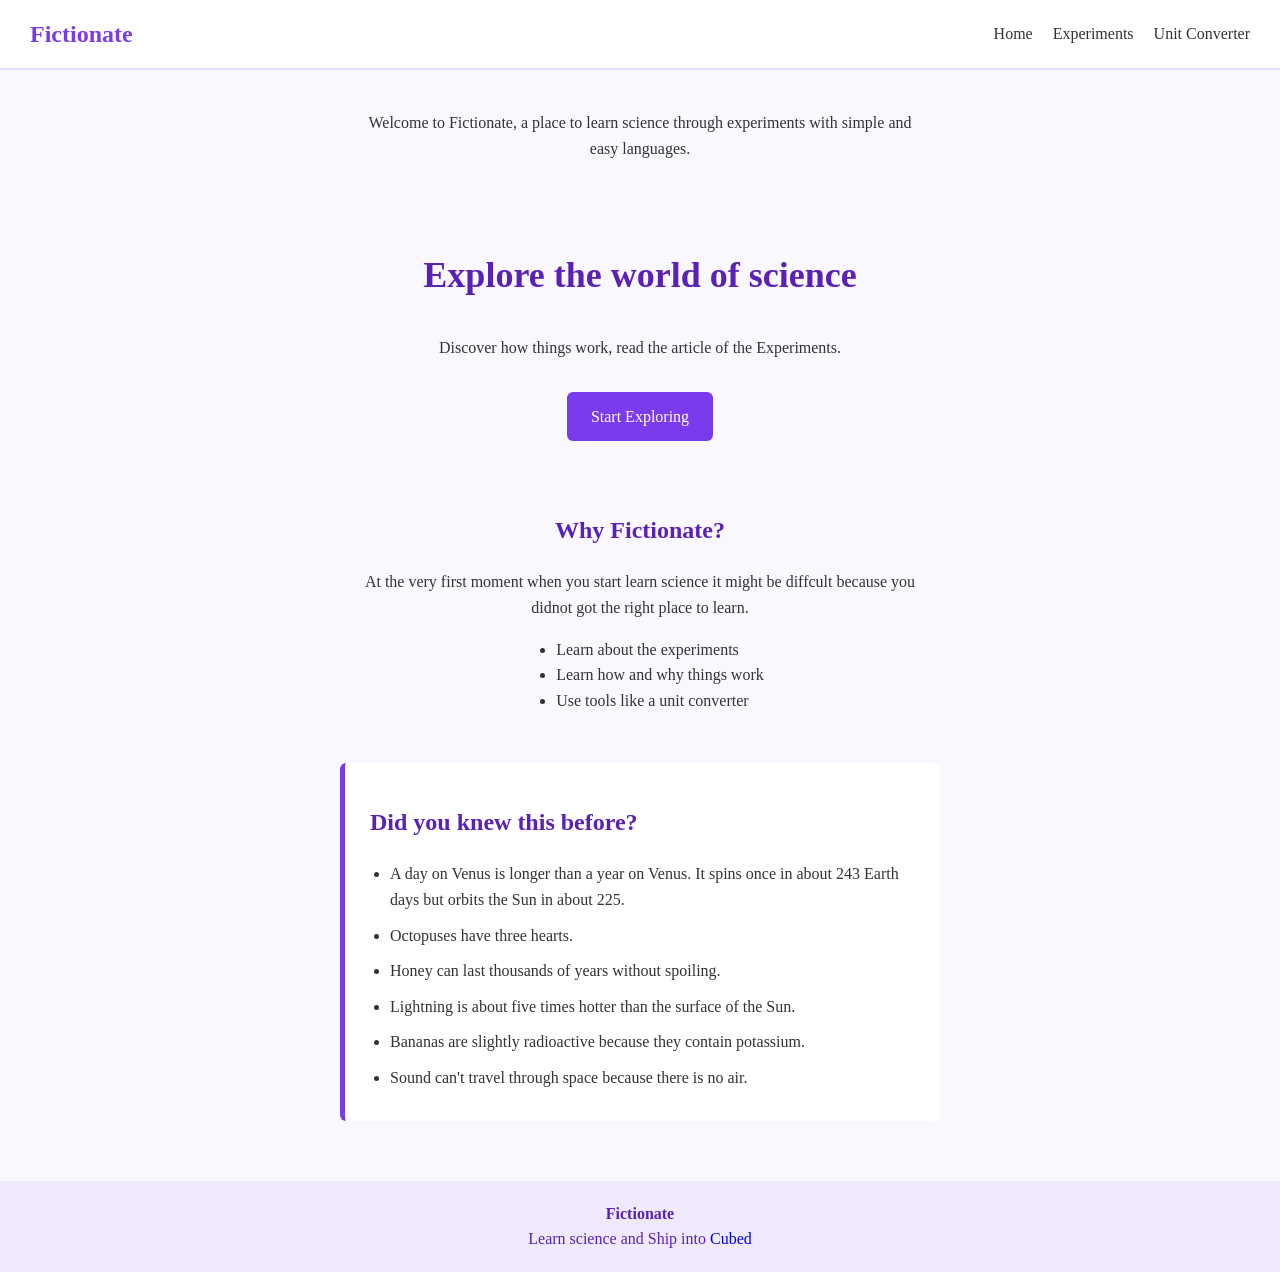
==== Main_Page/index.html @ bb11b38f "Home Page" ====
<!DOCTYPE html>
<html lang="en">
<head>
  <meta charset="UTF-8">
  <meta name="viewport" content="width=device-width, initial-scale=1.0">
  <title>Fictionate</title>
  <link rel="stylesheet" href="style.css">
</head>
<body>

  <nav class="nav">
    <a href="index.html" class="logo">Fictionate</a>
    <ul>
      <li><a href="index.html">Home</a></li>
      <li><a href="Experiments/exp.html">Experiments</a></li>
      <li><a href="unit_converter/unit.html">Unit Converter</a></li>
    </ul>
  </nav>

  <section class="intro">
    <p>Welcome to Fictionate, a place to learn science through experiments with simple and easy languages.</p>
  </section>

  <section class="hero">
    <h1>Explore the world of science</h1>
    <p>Discover how things work, read the article of the Experiments.</p>
    <a href="Experiments/exp.html" class="button">Start Exploring</a>
  </section>

  <section class="about">
    <h2>Why Fictionate?</h2>
    <p>At the very first moment when you start learn science it might be diffcult because you didnot got the right place to learn.</p>
    <ul>
      <li>Learn about the experiments</li>
      <li>Learn how and why things work</li>
      <li>Use tools like a unit converter</li>
    </ul>
  </section>

  <section class="fact">
    <h2>Did you knew this before?</h2>
    <ul>
      <li>A day on Venus is longer than a year on Venus. It spins once in about 243 Earth days but orbits the Sun in about 225.</li>
      <li>Octopuses have three hearts.</li>
      <li>Honey can last thousands of years without spoiling.</li>
      <li>Lightning is about five times hotter than the surface of the Sun.</li>
      <li>Bananas are slightly radioactive because they contain potassium.</li>
      <li>Sound can't travel through space because there is no air.</li>
    </ul>
  </section>

  <footer class="footer">
    <p><strong>Fictionate</strong></p>
    <p>Learn science and Ship into <a href="https://cubed.hackclub.com/">Cubed</a></p>
  </footer>

</body>
</html>
---- Main_Page/style.css ----
* {
  box-sizing: border-box;
}

body {
  margin: 0;
  font-family: cursive;
  background-color: #faf8ff;
  color: #333;
  line-height: 1.6;
}

a {
  text-decoration: none;
}

.nav {
  display: flex;
  justify-content: space-between;
  align-items: center;
  padding: 15px 30px;
  background-color: white;
  border-bottom: 2px solid #e5dcf7;
}

.logo {
  font-size: 24px;
  font-weight: bold;
  color: #7c3aed;
}

.nav ul {
  display: flex;
  gap: 20px;
  list-style: none;
  margin: 0;
  padding: 0;
}

.nav ul a {
  color: #333;
}

.nav ul a:hover {
  color: #7c3aed;
}


.intro {
  max-width: 600px;
  margin: 40px auto 0;
  padding: 0 20px;
  text-align: center;
}


.hero {
  max-width: 600px;
  margin: 0 auto;
  padding: 40px 20px 50px;
  text-align: center;
}

.hero h1 {
  font-size: 36px;
  color: #5b21b6;
}

.button {
  display: inline-block;
  margin-top: 15px;
  padding: 12px 24px;
  background-color: #7c3aed;
  color: white;
  border-radius: 6px;
}

.button:hover {
  background-color: #5b21b6;
}

.about {
  max-width: 600px;
  margin: 0 auto;
  padding: 0 20px 50px;
  text-align: center;
}

.about h2,
.fact h2 {
  color: #5b21b6;
}

.about ul {
  display: inline-block;
  text-align: left;
  margin: 0;
}

.fact ul {
  margin: 0;
  padding-left: 20px;
}

.fact li {
  margin-bottom: 10px;
}

.fact {
  max-width: 600px;
  margin: 0 auto 60px;
  padding: 20px 25px;
  background-color: white;
  border-left: 5px solid #7c3aed;
  border-radius: 6px;
}

.footer {
  padding: 20px;
  text-align: center;
  background-color: #efe9fb;
  color: #5b21b6;
}

.footer p {
  margin: 0;
}

/* I have old mobile i have to see in my old mobile tooo*/
@media (max-width: 600px) {
  .nav {
    flex-direction: column;
    gap: 10px;
    padding: 15px;
  }

  .nav ul {
    gap: 15px;
  }

  .hero h1 {
    font-size: 28px;
  }

  .fact {
    margin: 0 20px 40px;
  }
}
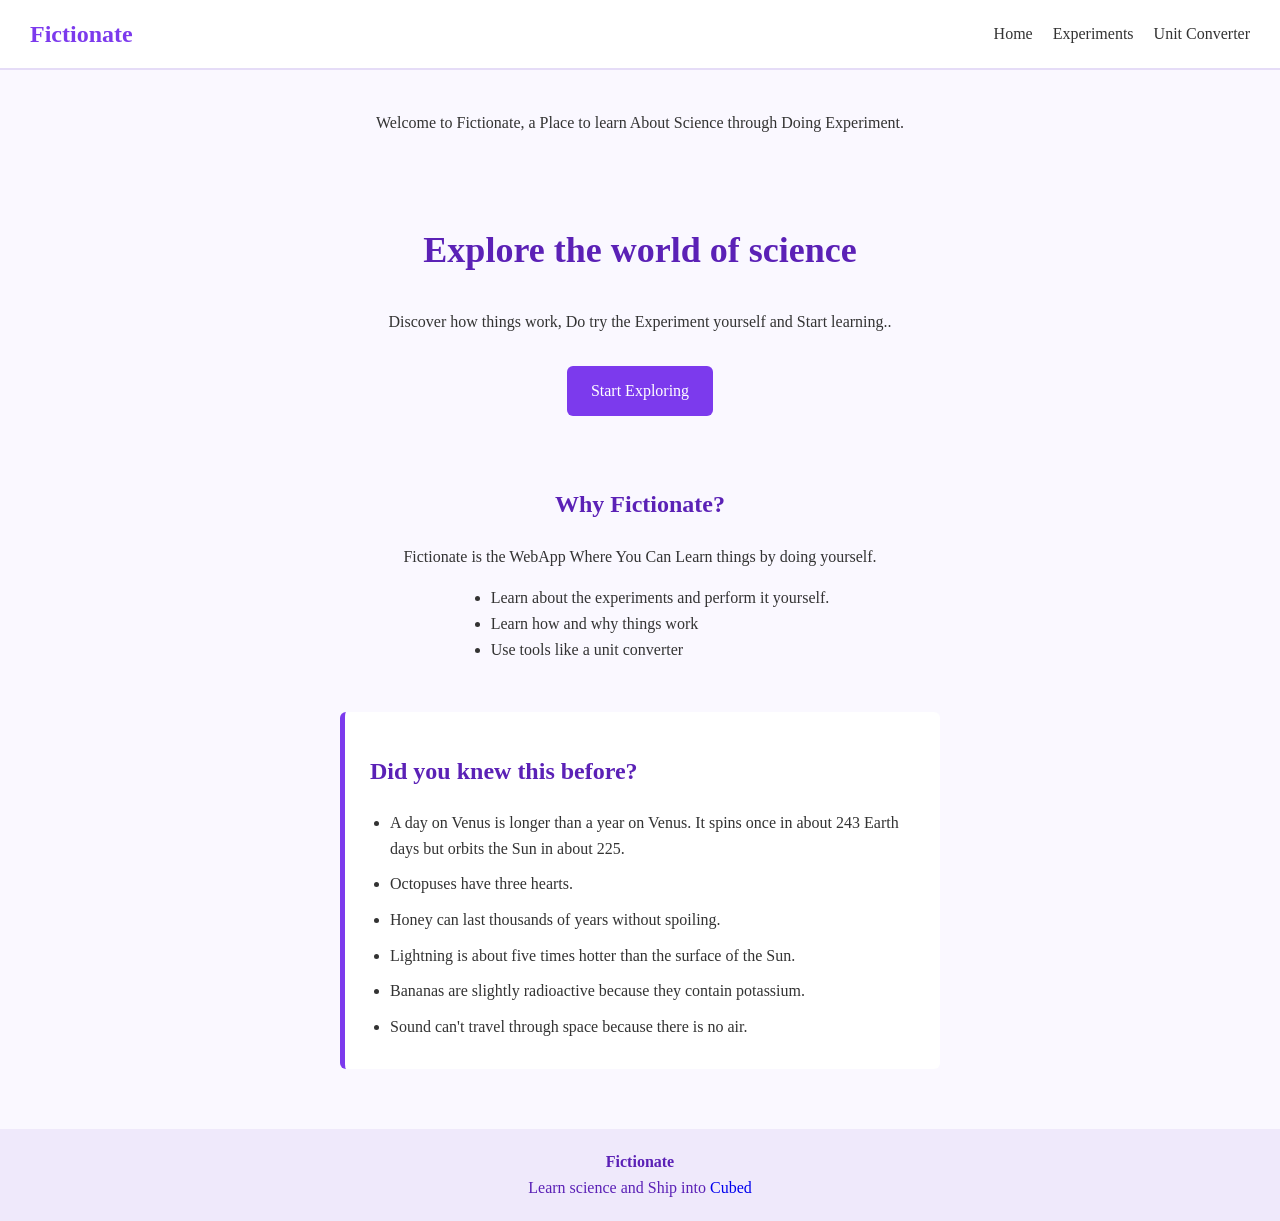
==== commit e85b5525: "Refine" ====
--- a/Main_Page/index.html
+++ b/Main_Page/index.html
@@ -18,20 +18,20 @@
   </nav>
 
   <section class="intro">
-    <p>Welcome to Fictionate, a place to learn science through experiments with simple and easy languages.</p>
+    <p>Welcome to Fictionate, a Place to learn About Science through Doing Experiment.</p>
   </section>
 
   <section class="hero">
     <h1>Explore the world of science</h1>
-    <p>Discover how things work, read the article of the Experiments.</p>
+    <p>Discover how things work, Do try the Experiment yourself and Start learning..</p>
     <a href="Experiments/exp.html" class="button">Start Exploring</a>
   </section>
 
   <section class="about">
     <h2>Why Fictionate?</h2>
-    <p>At the very first moment when you start learn science it might be diffcult because you didnot got the right place to learn.</p>
+    <p>Fictionate is the WebApp Where You Can Learn things by doing yourself.</p>
     <ul>
-      <li>Learn about the experiments</li>
+      <li>Learn about the experiments and perform it yourself.</li>
       <li>Learn how and why things work</li>
       <li>Use tools like a unit converter</li>
     </ul>
